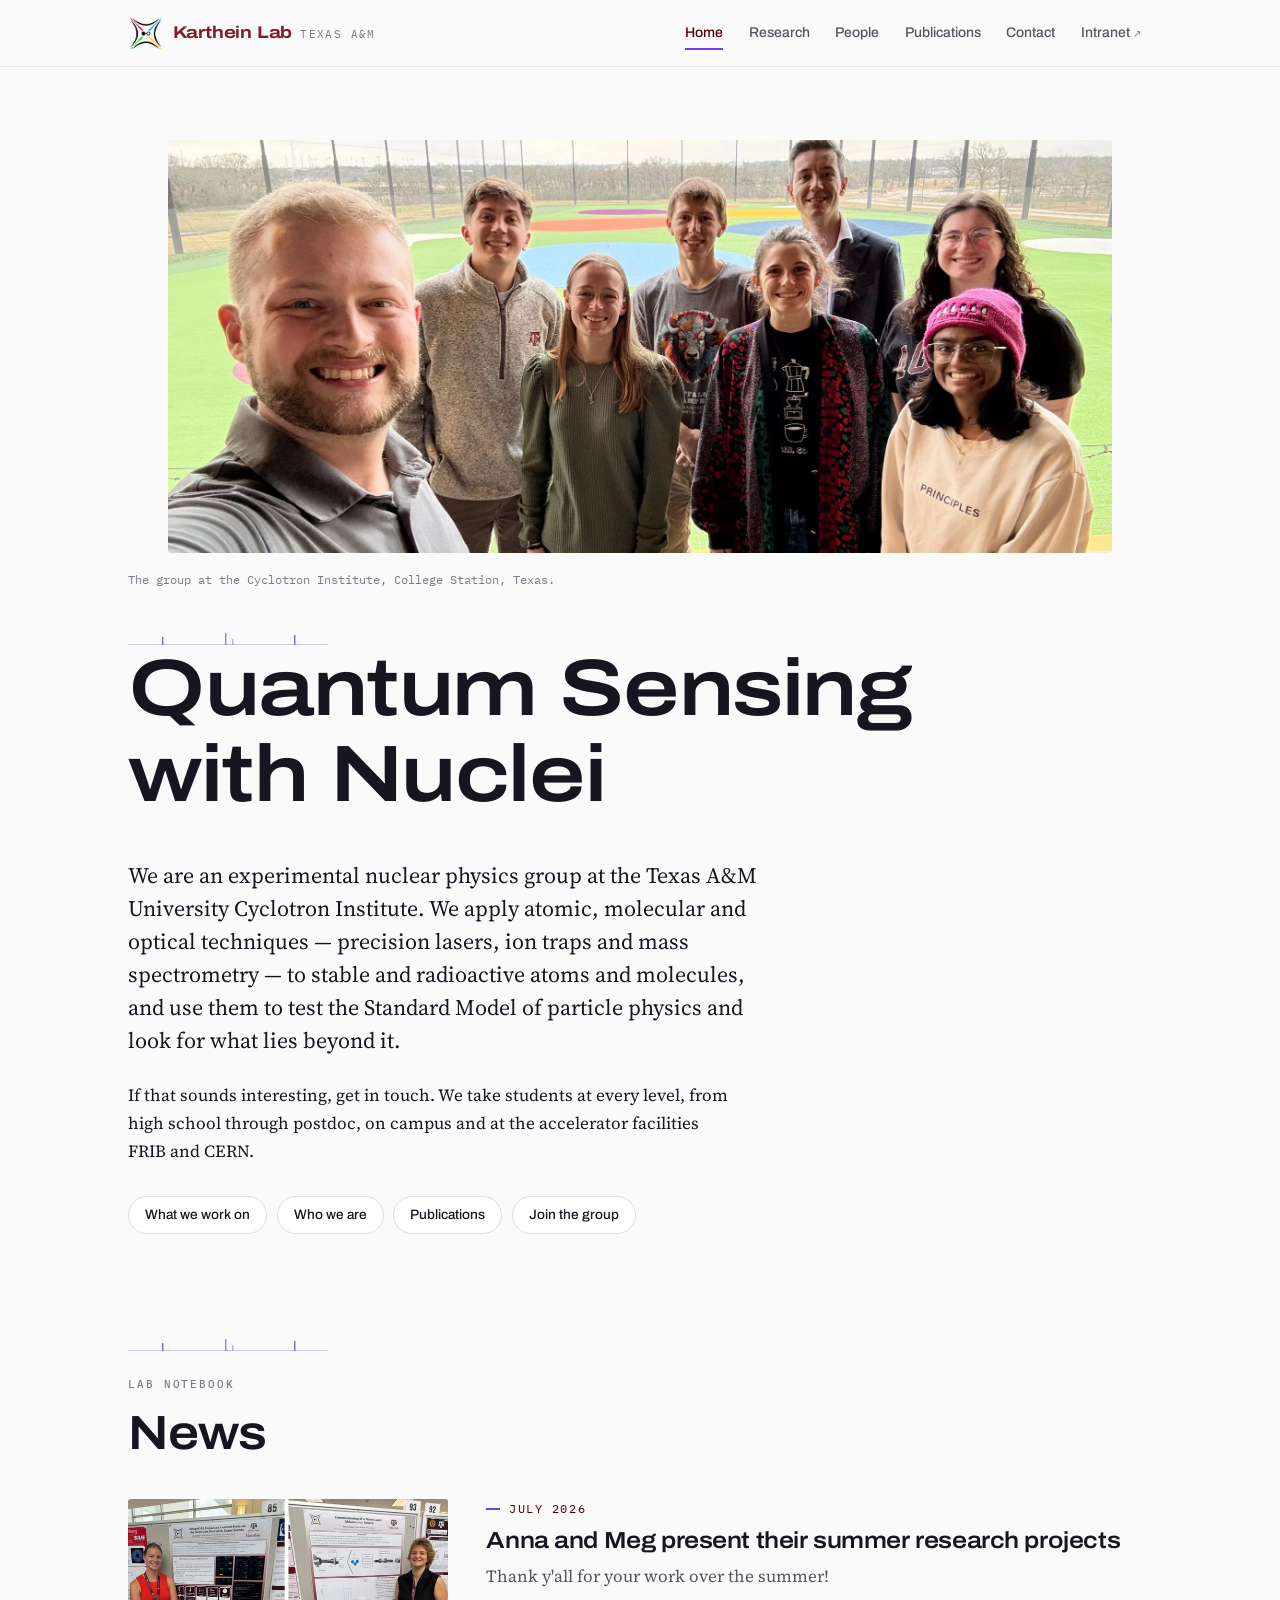
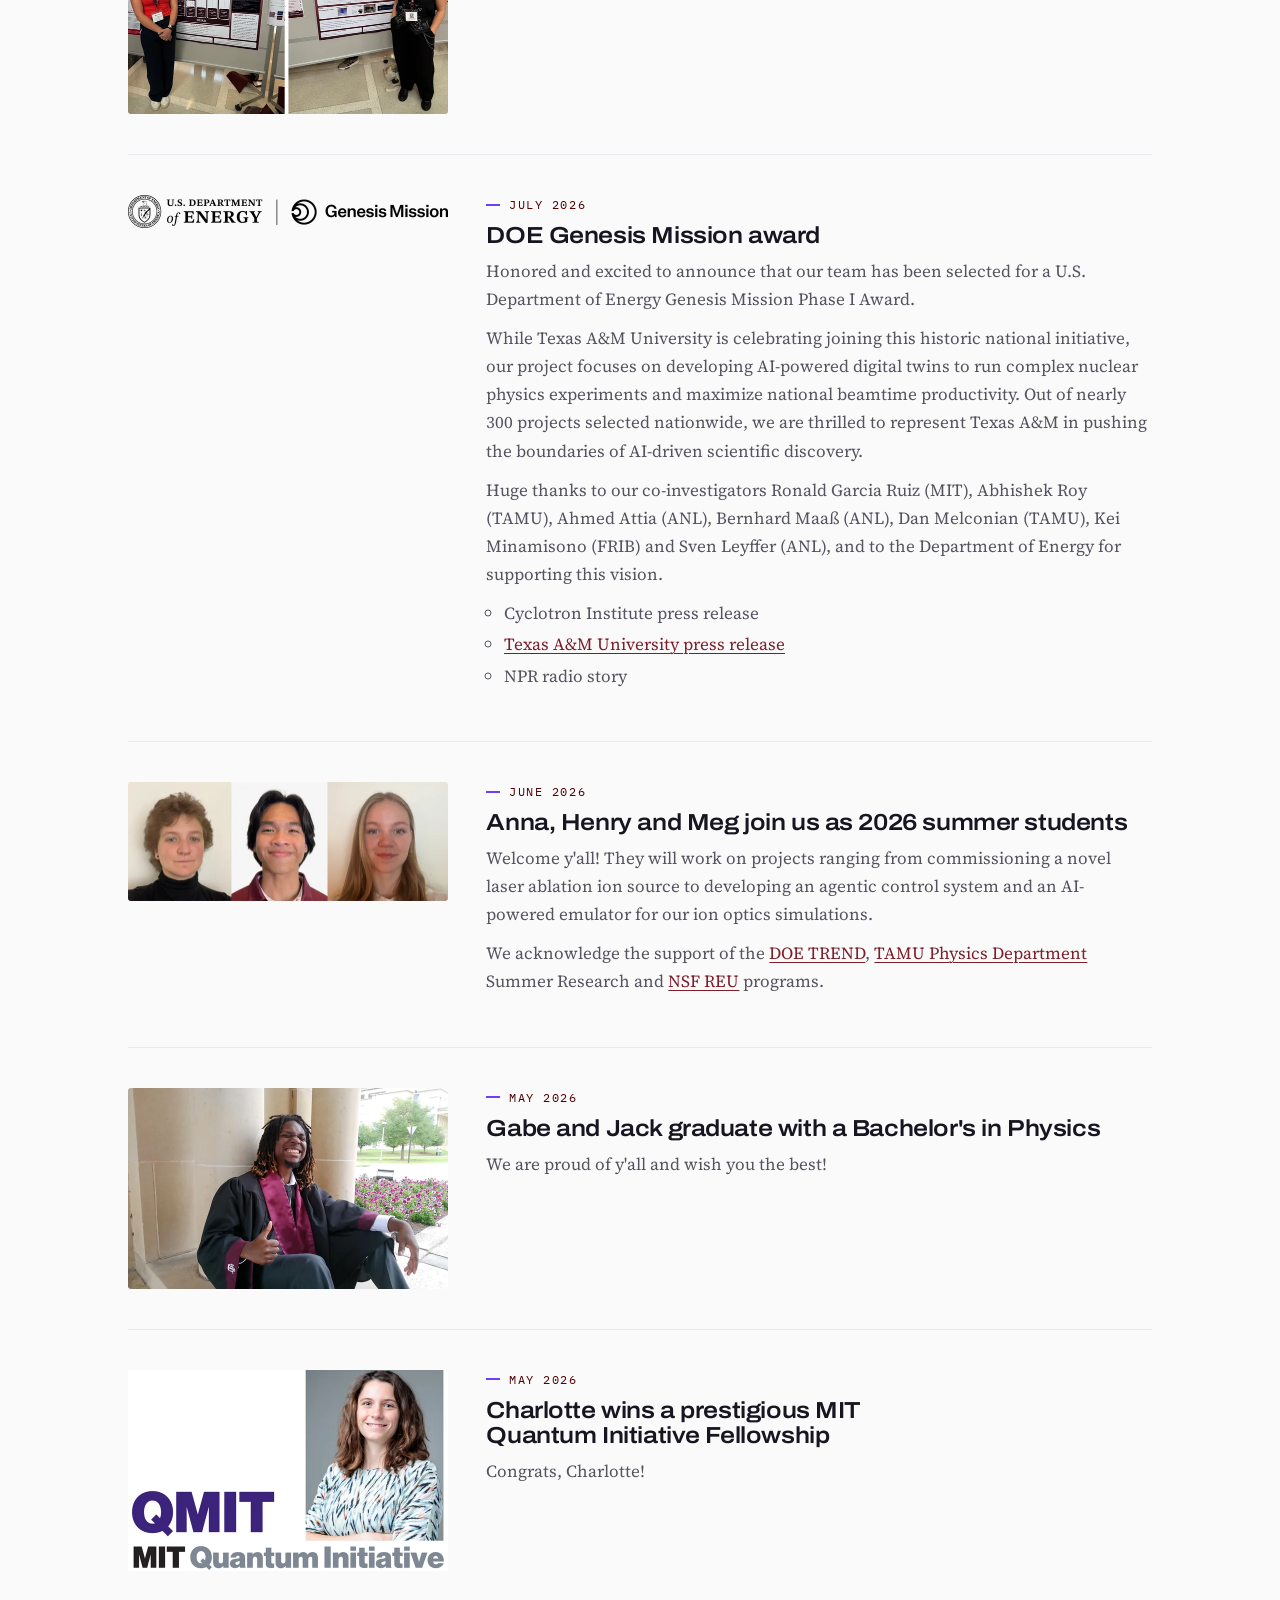
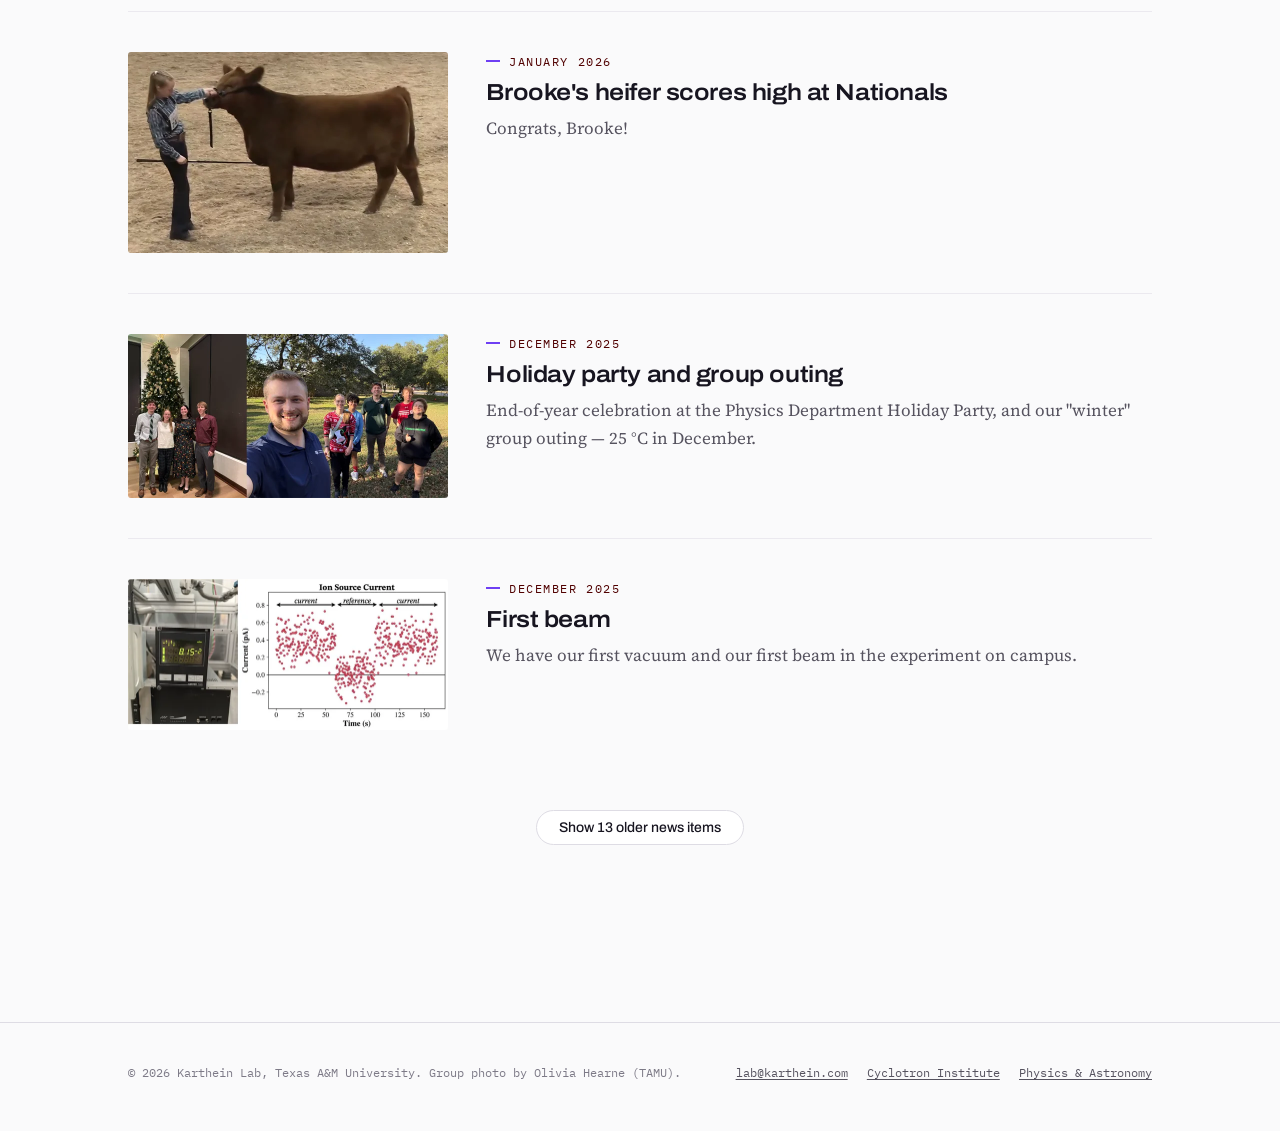
==== index.html @ 735b9b44 "Initial commit" ====
<!DOCTYPE html>
<html lang="en">
<head>
<meta charset="utf-8">
<meta name="viewport" content="width=device-width, initial-scale=1">
<title>Karthein Lab — Precision measurements on radioactive atoms and molecules</title>
<meta name="description" content="The Karthein Lab at the Texas A&amp;M University Cyclotron Institute uses lasers, ion traps and mass spectrometry on radioactive atoms and molecules to test the Standard Model.">

<meta property="og:title" content="Karthein Lab @ Texas A&amp;M">
<meta property="og:description" content="Precision laser spectroscopy and ion trapping on radioactive atoms and molecules at the Texas A&amp;M Cyclotron Institute.">
<meta property="og:type" content="website">
<meta property="og:url" content="https://lab.karthein.com/">
<meta property="og:image" content="https://lab.karthein.com/assets/img/group-photo.jpg">
<meta name="twitter:card" content="summary_large_image">
<link rel="canonical" href="https://lab.karthein.com/">

<link rel="icon" href="assets/img/logo.png" type="image/png">
<link rel="apple-touch-icon" href="assets/img/logo.png">
<link rel="preconnect" href="https://fonts.googleapis.com">
<link rel="preconnect" href="https://fonts.gstatic.com" crossorigin>
<link rel="preconnect" href="https://inspirehep.net">
<link href="https://fonts.googleapis.com/css2?family=Archivo:wdth,wght@62..125,400..700&family=IBM+Plex+Mono:wght@400;500&family=Source+Serif+4:opsz,wght@8..60,400..700&display=swap" rel="stylesheet">
<link rel="stylesheet" href="assets/css/site.css">
</head>

<body data-page="home">
<a class="skip-link" href="#main">Skip to content</a>

<header class="masthead">
  <div class="wrap masthead__inner">
    <a class="wordmark" href="index.html">
      <img class="wordmark__logo" src="assets/img/logo.png" alt=""
           onerror="this.remove()">
      <span class="wordmark__text">Karthein Lab <span class="wordmark__sub">Texas A&amp;M</span></span>
    </a>
    <button class="nav-toggle" aria-expanded="false" aria-controls="site-nav">Menu</button>
    <nav class="nav" id="site-nav" aria-label="Main">
      <a href="index.html" data-nav="home">Home</a>
      <a href="research.html" data-nav="research">Research</a>
      <a href="people.html" data-nav="people">People</a>
      <a href="publications.html" data-nav="publications">Publications</a>
      <a href="contact.html" data-nav="contact">Contact</a>
      <a class="is-external" href="https://sites.google.com/tamu.edu/kartheinlab-intranet" rel="noopener">Intranet</a>
    </nav>
  </div>
</header>

<main id="main">

  <!-- ============ hero ============ -->
  <section class="wrap hero">
    <figure class="hero__figure" data-fallback="Add assets/img/group-photo.jpg">
      <img src="assets/img/group-photo.webp"
           alt="The Karthein Lab group outside the Cyclotron Institute at Texas A&amp;M University"
           fetchpriority="high" width="1600" height="700"
           onerror="this.remove(); this.parentNode.classList.add('is-missing')">
    </figure>
    <p class="hero__caption">The group at the Cyclotron Institute, College Station, Texas.</p>

    <div class="hero__text">
      <div class="spectrum spectrum--short" role="presentation"></div>
      <h1>Quantum Sensing with Nuclei</h1>
      <p class="lede">
        We are an experimental nuclear physics group at the Texas A&amp;M University
        Cyclotron Institute. We apply atomic, molecular and optical techniques —
        precision lasers, ion traps and mass spectrometry — to stable and radioactive
        atoms and molecules, and use them to test the Standard Model of particle physics
        and look for what lies beyond it.
      </p>
      <p class="prose">
        If that sounds interesting, get in touch. We take students at every level, from
        high school through postdoc, on campus and at the accelerator facilities FRIB
        and CERN.
      </p>

      <ul class="quicklinks">
        <li><a href="research.html">What we work on</a></li>
        <li><a href="people.html">Who we are</a></li>
        <li><a href="publications.html">Publications</a></li>
        <li><a href="contact.html">Join the group</a></li>
      </ul>
    </div>
  </section>

  <!-- ============ news ============ -->
  <section class="wrap section" aria-labelledby="news-heading">
    <div class="section__head">
      <div class="spectrum spectrum--short" role="presentation"></div>
      <span class="eyebrow">Lab notebook</span>
      <h2 id="news-heading">News</h2>
    </div>

    <div data-feed>
      <p class="status">Loading news…</p>
    </div>

    <div class="feed__more">
      <button class="btn" type="button" data-feed-more hidden>Show older news</button>
    </div>
  </section>

</main>

<footer class="foot">
  <div class="wrap foot__inner">
    <div>© <span id="year">2026</span> Karthein Lab, Texas A&amp;M University. Group photo by Olivia Hearne (TAMU).</div>
    <div class="foot__links">
      <a href="mailto:lab@karthein.com">lab@karthein.com</a>
      <a href="https://cyclotron.tamu.edu/" rel="noopener">Cyclotron Institute</a>
      <a href="https://artsci.tamu.edu/physics-astronomy/index.html" rel="noopener">Physics &amp; Astronomy</a>
    </div>
  </div>
</footer>

<script>document.getElementById("year").textContent = new Date().getFullYear();</script>
<script src="assets/js/site.js" defer></script>
</body>
</html>
---- assets/css/site.css ----
/* ============================================================
   Karthein Lab — site styles
   Type:  Archivo (display, variable width) / Source Serif 4 (body)
          / IBM Plex Mono (data + labels)
   Color: TAMU maroon, cool paper, a violet "laser line" accent
   ============================================================ */

:root {
  --maroon:      #500000;
  --maroon-lift: #7d1f2b;
  --ink:         #171520;
  --slate:       #56535f;
  --slate-soft:  #7d7a87;
  --rule:        #dedce4;
  --rule-soft:   #ebe9ef;
  --paper:       #fafafb;
  --paper-2:     #f1f0f4;
  --laser:       #6e3ff3;

  --measure: 68ch;
  --page-max: 1120px;
  --gutter: clamp(1.25rem, 4vw, 3rem);

  --step-0: 1.0625rem;
  --step-1: 1.25rem;
  --step-2: clamp(1.5rem, 1.1rem + 1.4vw, 2rem);
  --step-3: clamp(2rem, 1.4rem + 2.4vw, 3rem);
  --step-4: clamp(2.75rem, 1.6rem + 4.6vw, 5rem);

  --ease: cubic-bezier(.2, .7, .3, 1);
}

*, *::before, *::after { box-sizing: border-box; }

html { -webkit-text-size-adjust: 100%; scroll-behavior: smooth; }

@media (prefers-reduced-motion: reduce) {
  html { scroll-behavior: auto; }
  *, *::before, *::after {
    animation-duration: .01ms !important;
    animation-iteration-count: 1 !important;
    transition-duration: .01ms !important;
  }
}

body {
  margin: 0;
  background: var(--paper);
  color: var(--ink);
  font-family: "Source Serif 4", Georgia, "Times New Roman", serif;
  font-size: var(--step-0);
  line-height: 1.65;
  -webkit-font-smoothing: antialiased;
}

h1, h2, h3, h4 {
  font-family: Archivo, "Helvetica Neue", Arial, sans-serif;
  font-weight: 600;
  font-variation-settings: "wdth" 112;
  line-height: 1.08;
  letter-spacing: -0.018em;
  margin: 0 0 .5em;
  text-wrap: balance;
}

h1 { font-size: var(--step-4); }
h2 { font-size: var(--step-3); }
h3 { font-size: var(--step-2); }
h4 { font-size: var(--step-1); letter-spacing: -0.01em; }

p { margin: 0 0 1.1em; }
p:last-child { margin-bottom: 0; }

a { color: var(--maroon-lift); text-underline-offset: .18em; text-decoration-thickness: from-font; }
a:hover { color: var(--laser); }

:focus-visible {
  outline: 2.5px solid var(--laser);
  outline-offset: 3px;
  border-radius: 2px;
}

img { max-width: 100%; height: auto; display: block; }

hr { border: 0; border-top: 1px solid var(--rule); margin: 3rem 0; }

/* ---------- shared utilities ---------- */

.wrap {
  width: 100%;
  max-width: var(--page-max);
  margin-inline: auto;
  padding-inline: var(--gutter);
}

.prose { max-width: var(--measure); }

.eyebrow {
  font-family: "IBM Plex Mono", ui-monospace, SFMono-Regular, Menlo, monospace;
  font-size: .7rem;
  font-weight: 500;
  letter-spacing: .17em;
  text-transform: uppercase;
  color: var(--slate-soft);
  margin: 0 0 .9rem;
  display: block;
}

.skip-link {
  position: absolute;
  left: -9999px;
  top: 0;
  background: var(--ink);
  color: #fff;
  padding: .7rem 1.1rem;
  z-index: 100;
}
.skip-link:focus { left: .5rem; top: .5rem; }

.visually-hidden {
  position: absolute; width: 1px; height: 1px;
  padding: 0; margin: -1px; overflow: hidden;
  clip-path: inset(50%); white-space: nowrap;
}

/* ---------- signature: the spectral rule ----------
   A hairline carrying irregular emission-line ticks — the
   lab measures spectra, so the divider is one.            */

.spectrum {
  height: 13px;
  background-color: var(--laser);
  -webkit-mask-image: var(--spectrum-svg);
  mask-image: var(--spectrum-svg);
  -webkit-mask-size: 640px 13px;
  mask-size: 640px 13px;
  -webkit-mask-repeat: repeat-x;
  mask-repeat: repeat-x;
  opacity: .85;
}

:root {
  --spectrum-svg: url("data:image/svg+xml,%3Csvg xmlns='http://www.w3.org/2000/svg' width='640' height='13'%3E%3Crect y='11' width='640' height='1' fill='%23000' opacity='.34'/%3E%3Cg fill='%23000'%3E%3Crect x='34' y='4' width='1.4' height='8'/%3E%3Crect x='97' y='0' width='1.4' height='12' opacity='.8'/%3E%3Crect x='104' y='6' width='1.4' height='6' opacity='.5'/%3E%3Crect x='166' y='2' width='1.4' height='10'/%3E%3Crect x='241' y='7' width='1.4' height='5' opacity='.55'/%3E%3Crect x='252' y='1' width='1.4' height='11' opacity='.9'/%3E%3Crect x='257' y='6' width='1.4' height='6' opacity='.4'/%3E%3Crect x='329' y='5' width='1.4' height='7'/%3E%3Crect x='412' y='0' width='1.4' height='12' opacity='.75'/%3E%3Crect x='466' y='6' width='1.4' height='6' opacity='.45'/%3E%3Crect x='515' y='3' width='1.4' height='9'/%3E%3Crect x='598' y='7' width='1.4' height='5' opacity='.6'/%3E%3C/g%3E%3C/svg%3E");
}

.spectrum--short { max-width: 200px; }

/* ---------- header / nav ---------- */

.masthead {
  position: sticky;
  top: 0;
  z-index: 40;
  background: color-mix(in srgb, var(--paper) 88%, transparent);
  backdrop-filter: saturate(1.4) blur(10px);
  border-bottom: 1px solid var(--rule-soft);
}

.masthead__inner {
  display: flex;
  align-items: center;
  justify-content: space-between;
  gap: 1.5rem;
  min-height: 66px;
}

.wordmark {
  font-family: Archivo, sans-serif;
  font-variation-settings: "wdth" 118;
  font-weight: 700;
  font-size: 1.06rem;
  letter-spacing: -.012em;
  /* the lifted maroon, so it reads as red rather than near-black */
  color: var(--maroon-lift);
  text-decoration: none;
  display: inline-flex;
  align-items: center;
  gap: .65rem;
  white-space: nowrap;
}
.wordmark:hover { color: var(--maroon-lift); }

.wordmark__logo {
  /* Source file is larger than this on purpose — the browser downscales,
     which keeps it crisp on retina displays. width:auto so a
     non-square logo keeps its proportions. */
  height: 34px;
  width: auto;
  max-width: 140px;
  object-fit: contain;
  flex: none;
  background: none;
}

.wordmark__text {
  display: inline-flex;
  align-items: baseline;
  gap: .5rem;
}

.wordmark__sub {
  font-family: "IBM Plex Mono", monospace;
  font-variation-settings: normal;
  font-weight: 400;
  font-size: .68rem;
  letter-spacing: .13em;
  text-transform: uppercase;
  color: var(--slate-soft);
}

@media (max-width: 520px) {
  .wordmark__sub { display: none; }
  .wordmark__logo { height: 28px; }
}

.nav { display: flex; align-items: center; gap: .2rem; }

.nav a {
  font-family: Archivo, sans-serif;
  font-variation-settings: "wdth" 100;
  font-size: .875rem;
  font-weight: 500;
  color: var(--slate);
  text-decoration: none;
  padding: .5rem .7rem;
  border-radius: 4px;
  position: relative;
}
.nav a:hover { color: var(--ink); background: var(--paper-2); }

.nav a[aria-current="page"] { color: var(--maroon); }
.nav a[aria-current="page"]::after {
  content: "";
  position: absolute;
  left: .7rem; right: .7rem; bottom: .18rem;
  height: 2px;
  background: var(--laser);
}

.nav a.is-external::after {
  content: "↗";
  font-size: .72em;
  margin-left: .3em;
  color: var(--slate-soft);
  position: static;
  background: none;
}

.nav-toggle {
  display: none;
  background: none;
  border: 1px solid var(--rule);
  border-radius: 5px;
  padding: .45rem .7rem;
  font-family: "IBM Plex Mono", monospace;
  font-size: .78rem;
  color: var(--ink);
  cursor: pointer;
}

@media (max-width: 820px) {
  .nav-toggle { display: block; }
  .nav {
    display: none;
    position: absolute;
    top: 100%; left: 0; right: 0;
    flex-direction: column;
    align-items: stretch;
    gap: 0;
    background: var(--paper);
    border-bottom: 1px solid var(--rule);
    padding: .5rem var(--gutter) 1rem;
  }
  .nav.is-open { display: flex; }
  .nav a { padding: .75rem .25rem; border-bottom: 1px solid var(--rule-soft); border-radius: 0; }
  .nav a[aria-current="page"]::after { left: .25rem; right: auto; width: 18px; bottom: .45rem; }
  .masthead__inner { position: relative; }
}

/* ---------- hero ---------- */

.hero { padding-top: clamp(2rem, 5vw, 3.5rem); }

.hero__figure {
  position: relative;
  border-radius: 3px;
  overflow: hidden;
  background: var(--paper);
  aspect-ratio: 16 / 7;
}
.hero__figure img { width: 100%; height: 100%; object-fit: cover; }

.hero__figure.is-missing {
  /* Quiet placeholder: a missing photo should read as "not added yet",
     not as a coloured block competing with the text. */
  background: var(--paper-2);
  box-shadow: inset 0 0 0 1px var(--rule-soft);
}
.hero__figure.is-missing::after {
  content: attr(data-fallback);
  position: absolute;
  inset: 0;
  display: grid;
  place-content: center;
  font-family: "IBM Plex Mono", monospace;
  font-size: .78rem;
  letter-spacing: .1em;
  text-transform: uppercase;
  color: var(--slate-soft);
}

.hero__caption {
  font-family: "IBM Plex Mono", monospace;
  font-size: .72rem;
  color: var(--slate-soft);
  margin-top: .6rem;
}

.hero__text { margin-top: clamp(1.75rem, 4vw, 2.75rem); }
.hero__text h1 { font-variation-settings: "wdth" 120; max-width: 16ch; }
.hero__text .lede {
  font-size: clamp(1.125rem, 1rem + .5vw, 1.375rem);
  line-height: 1.5;
  max-width: 58ch;
  color: var(--ink);
  margin-top: 1.4rem;
}

.quicklinks {
  display: flex;
  flex-wrap: wrap;
  gap: .6rem;
  margin-top: 1.9rem;
  padding: 0;
  list-style: none;
}
.quicklinks a {
  display: inline-block;
  font-family: Archivo, sans-serif;
  font-size: .85rem;
  font-weight: 500;
  text-decoration: none;
  color: var(--ink);
  border: 1px solid var(--rule);
  border-radius: 999px;
  padding: .45rem 1rem;
  background: #fff;
  transition: border-color .18s var(--ease), color .18s var(--ease), transform .18s var(--ease);
}
.quicklinks a:hover {
  border-color: var(--laser);
  color: var(--laser);
  transform: translateY(-1px);
}

/* ---------- generic section rhythm ---------- */

.section { padding-block: clamp(3rem, 7vw, 5.5rem); }
.section--tight { padding-block: clamp(2rem, 4vw, 3rem); }

.section__head { margin-bottom: 2.5rem; }
.section__head .spectrum { margin-bottom: 1.4rem; }

/* ---------- news feed ---------- */

.feed { list-style: none; margin: 0; padding: 0; }

.feed__item {
  display: grid;
  grid-template-columns: minmax(0, 320px) minmax(0, 1fr);
  gap: clamp(1.25rem, 3vw, 2.5rem);
  align-items: start;
  padding: clamp(1.75rem, 3.5vw, 2.5rem) 0;
  border-top: 1px solid var(--rule-soft);
}
.feed__item:first-child { border-top: 0; padding-top: 0; }

.feed__media {
  position: relative;
  border-radius: 3px;
  overflow: hidden;
  /* Page colour, not a frame: transparent PNGs sit on it invisibly, and a
     portrait photo letterboxed inside the column blends into the page
     rather than showing bars. */
  background: var(--paper);
}
.feed__media img {
  width: 100%;
  height: auto;
  /* Scaled to the column width, so nothing is cropped. The cap stops one
     very tall photo from dominating the feed; such an image is centred
     against the page colour instead of being cut off. */
  max-height: 400px;
  object-fit: contain;
}

/* placeholder shown when a photo file is missing */
.feed__media.is-missing {
  aspect-ratio: 4 / 3;
  /* Quiet placeholder: a missing photo should read as "not added yet",
     not as a coloured block competing with the text. */
  background: var(--paper-2);
  box-shadow: inset 0 0 0 1px var(--rule-soft);
}
.feed__media.is-missing::after {
  content: attr(data-fallback);
  position: absolute;
  inset: 0;
  display: grid;
  place-content: center;
  text-align: center;
  padding: 1rem;
  font-family: "IBM Plex Mono", monospace;
  font-size: .72rem;
  letter-spacing: .1em;
  text-transform: uppercase;
  color: var(--slate-soft);
}

.feed__date {
  font-family: "IBM Plex Mono", monospace;
  font-size: .74rem;
  letter-spacing: .13em;
  text-transform: uppercase;
  color: var(--maroon);
  display: flex;
  align-items: center;
  gap: .55rem;
  margin-bottom: .55rem;
}
.feed__date::before {
  content: "";
  width: 14px; height: 2px;
  background: var(--laser);
  flex: none;
}

.feed__title {
  font-size: clamp(1.2rem, 1.05rem + .5vw, 1.55rem);
  margin-bottom: .55rem;
}

.feed__body { color: var(--slate); }
.feed__body p { margin-bottom: .7rem; }
.feed__body ul { margin: .5rem 0 .7rem; padding-left: 1.1rem; }
.feed__body li { margin-bottom: .2rem; }

@media (max-width: 700px) {
  .feed__item { grid-template-columns: 1fr; }
  .feed__media img { max-height: 340px; }
  .feed__media.is-missing { aspect-ratio: 16 / 9; }
}

.feed__more {
  margin-top: 2.5rem;
  text-align: center;
}

.btn {
  font-family: Archivo, sans-serif;
  font-size: .875rem;
  font-weight: 500;
  color: var(--ink);
  background: #fff;
  border: 1px solid var(--rule);
  border-radius: 999px;
  padding: .55rem 1.35rem;
  cursor: pointer;
  transition: border-color .18s var(--ease), color .18s var(--ease);
}
.btn:hover { border-color: var(--laser); color: var(--laser); }
.btn[hidden] { display: none; }

/* ---------- people ---------- */

.people-group { margin-bottom: clamp(2.5rem, 5vw, 4rem); }
.people-group h2 { font-size: var(--step-2); }
.people-group .spectrum { max-width: 160px; margin-bottom: 1.6rem; }

.people-grid {
  display: grid;
  grid-template-columns: repeat(auto-fill, minmax(200px, 1fr));
  gap: clamp(1.25rem, 3vw, 2rem);
  list-style: none;
  margin: 0; padding: 0;
}

.person__photo {
  position: relative;
  aspect-ratio: 1 / 1;
  border-radius: 3px;
  overflow: hidden;
  margin-bottom: .85rem;
  /* page colour so transparent PNGs and logos sit on it invisibly */
  background: var(--paper);
}
.person__photo img { width: 100%; height: 100%; object-fit: cover; }
.person__photo.is-missing {
  /* Quiet placeholder: a missing photo should read as "not added yet",
     not as a coloured block competing with the text. */
  background: var(--paper-2);
  box-shadow: inset 0 0 0 1px var(--rule-soft);
}
.person__photo.is-missing::after {
  content: attr(data-initials);
  position: absolute;
  inset: 0;
  display: grid;
  place-content: center;
  font-family: Archivo, sans-serif;
  font-variation-settings: "wdth" 118;
  font-weight: 600;
  font-size: 2rem;
  color: var(--slate-soft);
  opacity: .65;
}

.person__name {
  font-family: Archivo, sans-serif;
  font-variation-settings: "wdth" 108;
  font-weight: 600;
  font-size: 1.02rem;
  letter-spacing: -.01em;
  margin: 0 0 .15rem;
}
.person__role,
.person__meta {
  font-family: "IBM Plex Mono", monospace;
  font-size: .74rem;
  line-height: 1.55;
  color: var(--slate);
  margin: 0;
}
.person__role { color: var(--maroon); }
.person__meta a { color: var(--slate); }
.person__meta a:hover { color: var(--laser); }

/* PI gets a wider, two-column treatment */
.pi {
  display: grid;
  grid-template-columns: minmax(0, 260px) minmax(0, 1fr);
  gap: clamp(1.5rem, 4vw, 3rem);
  align-items: start;
}
@media (max-width: 680px) { .pi { grid-template-columns: 1fr; } }
.pi .person__photo { margin-bottom: 0; }

.alumni { list-style: none; margin: 0; padding: 0; }
.alumni li {
  display: flex;
  gap: 1rem;
  padding: .6rem 0;
  border-top: 1px solid var(--rule-soft);
  font-size: .95rem;
}
.alumni li:first-child { border-top: 0; }
.alumni .year {
  font-family: "IBM Plex Mono", monospace;
  font-size: .78rem;
  color: var(--maroon);
  flex: none;
  padding-top: .18rem;
  width: 4.2rem;
}

/* ---------- research ---------- */

.card-grid {
  display: grid;
  grid-template-columns: repeat(auto-fit, minmax(260px, 1fr));
  gap: clamp(1.25rem, 3vw, 2rem);
  list-style: none;
  margin: 0; padding: 0;
}

.card {
  display: flex;
  flex-direction: column;
  background: #fff;
  border: 1px solid var(--rule-soft);
  border-radius: 4px;
  overflow: hidden;
  transition: border-color .2s var(--ease), transform .2s var(--ease);
}
.card:hover { border-color: var(--rule); transform: translateY(-2px); }

.card__media {
  aspect-ratio: 3 / 2;
  /* Cards keep a uniform crop so the grid stays tidy; only the empty
     state gets the coloured placeholder. */
  background: var(--paper);
  position: relative;
}
/* Positioned rather than in-flow: with height:100% against an
   aspect-ratio box the height is indeterminate, so an unusually tall
   image would fall back to its natural size and stretch the tile,
   knocking the card titles out of alignment. */
.card__media img {
  position: absolute;
  inset: 0;
  width: 100%;
  height: 100%;
  object-fit: cover;
}

/* Logo tiles.
   Photographs can be cropped to fill a frame; a wordmark cannot — cutting
   the edge off "ISOLTRAP" is worse than leaving space around it. These
   scale the whole mark to the tile width and centre it, so every logo is
   the same width and none is cropped. */
.card__media--logo { background: #fff; }
.card__media--logo img {
  padding: clamp(.9rem, 5%, 1.6rem);
  object-fit: contain;
}
.card__media.is-missing {
  /* Quiet placeholder: a missing photo should read as "not added yet",
     not as a coloured block competing with the text. */
  background: var(--paper-2);
  box-shadow: inset 0 0 0 1px var(--rule-soft);
  position: relative;
}
.card__media.is-missing::after {
  content: attr(data-fallback);
  position: absolute;
  inset: 0;
  display: grid;
  place-content: center;
  text-align: center;
  padding: 1rem;
  font-family: "IBM Plex Mono", monospace;
  font-size: .72rem;
  letter-spacing: .1em;
  text-transform: uppercase;
  color: var(--slate-soft);
}

.card__body { padding: 1.25rem 1.35rem 1.45rem; flex: 1; }
.card__body h3 { font-size: 1.1rem; margin-bottom: .5rem; }
.card__body p { font-size: .95rem; color: var(--slate); }
.card__link {
  font-family: "IBM Plex Mono", monospace;
  font-size: .75rem;
  letter-spacing: .06em;
  text-transform: uppercase;
  display: inline-block;
  margin-top: .5rem;
}

/* ---------- publications ---------- */

.pub-toolbar {
  display: flex;
  flex-wrap: wrap;
  gap: .75rem;
  align-items: center;
  padding: 1rem 0 1.5rem;
  border-bottom: 1px solid var(--rule-soft);
  margin-bottom: 1.5rem;
}

.field {
  display: flex;
  flex-direction: column;
  gap: .3rem;
}
.field label {
  font-family: "IBM Plex Mono", monospace;
  font-size: .68rem;
  letter-spacing: .12em;
  text-transform: uppercase;
  color: var(--slate-soft);
}
.field input, .field select {
  font-family: inherit;
  font-size: .92rem;
  color: var(--ink);
  background: #fff;
  border: 1px solid var(--rule);
  border-radius: 4px;
  padding: .45rem .6rem;
  min-height: 38px;
}
.field input { min-width: 220px; }

.pub-toolbar__spacer { flex: 1 1 auto; }

.pub-count {
  font-family: "IBM Plex Mono", monospace;
  font-size: .76rem;
  color: var(--slate-soft);
}

/* export dropdown */
.export { position: relative; }
.export__menu {
  position: absolute;
  right: 0;
  top: calc(100% + .4rem);
  min-width: 220px;
  background: #fff;
  border: 1px solid var(--rule);
  border-radius: 5px;
  box-shadow: 0 12px 32px rgba(23, 21, 32, .13);
  padding: .35rem;
  z-index: 20;
}
.export__menu[hidden] { display: none; }
.export__menu button {
  display: block;
  width: 100%;
  text-align: left;
  background: none;
  border: 0;
  border-radius: 4px;
  padding: .55rem .7rem;
  font-family: inherit;
  font-size: .9rem;
  color: var(--ink);
  cursor: pointer;
}
.export__menu button:hover { background: var(--paper-2); color: var(--laser); }
.export__menu button small {
  display: block;
  font-family: "IBM Plex Mono", monospace;
  font-size: .68rem;
  color: var(--slate-soft);
}

.pub-year {
  display: grid;
  grid-template-columns: 5.5rem minmax(0, 1fr);
  gap: clamp(1rem, 3vw, 2rem);
  padding-block: 1.75rem;
  border-top: 1px solid var(--rule-soft);
}
.pub-year:first-of-type { border-top: 0; }
.pub-year > h2 {
  font-family: "IBM Plex Mono", monospace;
  font-size: .9rem;
  font-weight: 500;
  font-variation-settings: normal;
  letter-spacing: .1em;
  color: var(--maroon);
  position: sticky;
  top: 88px;
  align-self: start;
  margin: 0;
}
@media (max-width: 680px) {
  .pub-year { grid-template-columns: 1fr; gap: .75rem; }
  .pub-year > h2 { position: static; }
}

.pub-list { list-style: none; margin: 0; padding: 0; }

.pub {
  padding-block: 1.05rem;
  border-top: 1px dotted var(--rule);
}
.pub:first-child { border-top: 0; padding-top: 0; }

.pub__title {
  font-family: Archivo, sans-serif;
  font-variation-settings: "wdth" 104;
  font-weight: 600;
  font-size: 1.03rem;
  line-height: 1.32;
  letter-spacing: -.008em;
  margin: 0 0 .35rem;
}
.pub__title a { color: var(--ink); text-decoration: none; }
.pub__title a:hover { color: var(--laser); text-decoration: underline; }

.pub__authors {
  font-size: .93rem;
  color: var(--slate);
  margin: 0 0 .35rem;
}
.pub__authors .me { color: var(--ink); font-weight: 600; }

.pub__meta {
  font-family: "IBM Plex Mono", monospace;
  font-size: .74rem;
  color: var(--slate-soft);
  display: flex;
  flex-wrap: wrap;
  gap: .5rem .9rem;
  align-items: center;
}
.pub__meta .journal { color: var(--maroon); }
.pub__meta a { color: var(--slate); text-decoration: none; border-bottom: 1px solid var(--rule); }
.pub__meta a:hover { color: var(--laser); border-color: var(--laser); }

.tag {
  font-family: "IBM Plex Mono", monospace;
  font-size: .64rem;
  letter-spacing: .09em;
  text-transform: uppercase;
  border: 1px solid var(--rule);
  border-radius: 3px;
  padding: .1rem .38rem;
  color: var(--slate-soft);
}
.tag--highlight { border-color: var(--laser); color: var(--laser); }

.status {
  font-family: "IBM Plex Mono", monospace;
  font-size: .82rem;
  color: var(--slate);
  padding: 1.5rem 0;
}
.status--error { color: var(--maroon-lift); }

/* ---------- contact ---------- */

.contact-grid {
  display: grid;
  grid-template-columns: repeat(auto-fit, minmax(280px, 1fr));
  gap: clamp(1.5rem, 4vw, 3.5rem);
  align-items: start;
}

.addr {
  font-style: normal;
  font-family: "IBM Plex Mono", monospace;
  font-size: .85rem;
  line-height: 1.9;
  color: var(--slate);
}
.addr strong {
  display: block;
  font-family: Archivo, sans-serif;
  font-variation-settings: "wdth" 108;
  font-size: 1.05rem;
  color: var(--ink);
  margin-bottom: .3rem;
}

.form-frame {
  width: 100%;
  min-height: 900px;
  border: 1px solid var(--rule);
  border-radius: 4px;
  background: #fff;
}

/* ---------- footer ---------- */

.foot {
  border-top: 1px solid var(--rule);
  margin-top: clamp(3rem, 7vw, 6rem);
  padding-block: 2.5rem 3rem;
  font-family: "IBM Plex Mono", monospace;
  font-size: .76rem;
  color: var(--slate-soft);
}
.foot__inner {
  display: flex;
  flex-wrap: wrap;
  gap: 1rem 2rem;
  justify-content: space-between;
}
.foot a { color: var(--slate); }
.foot a:hover { color: var(--laser); }
.foot__links { display: flex; flex-wrap: wrap; gap: 1.2rem; }

/* ---------- funders ---------- */

.funders {
  display: flex;
  flex-wrap: wrap;
  align-items: center;
  gap: clamp(1.5rem, 4vw, 3rem);
  list-style: none;
  margin: 0; padding: 0;
}
.funders img { max-height: 54px; width: auto; opacity: .78; }
.funders img:hover { opacity: 1; }
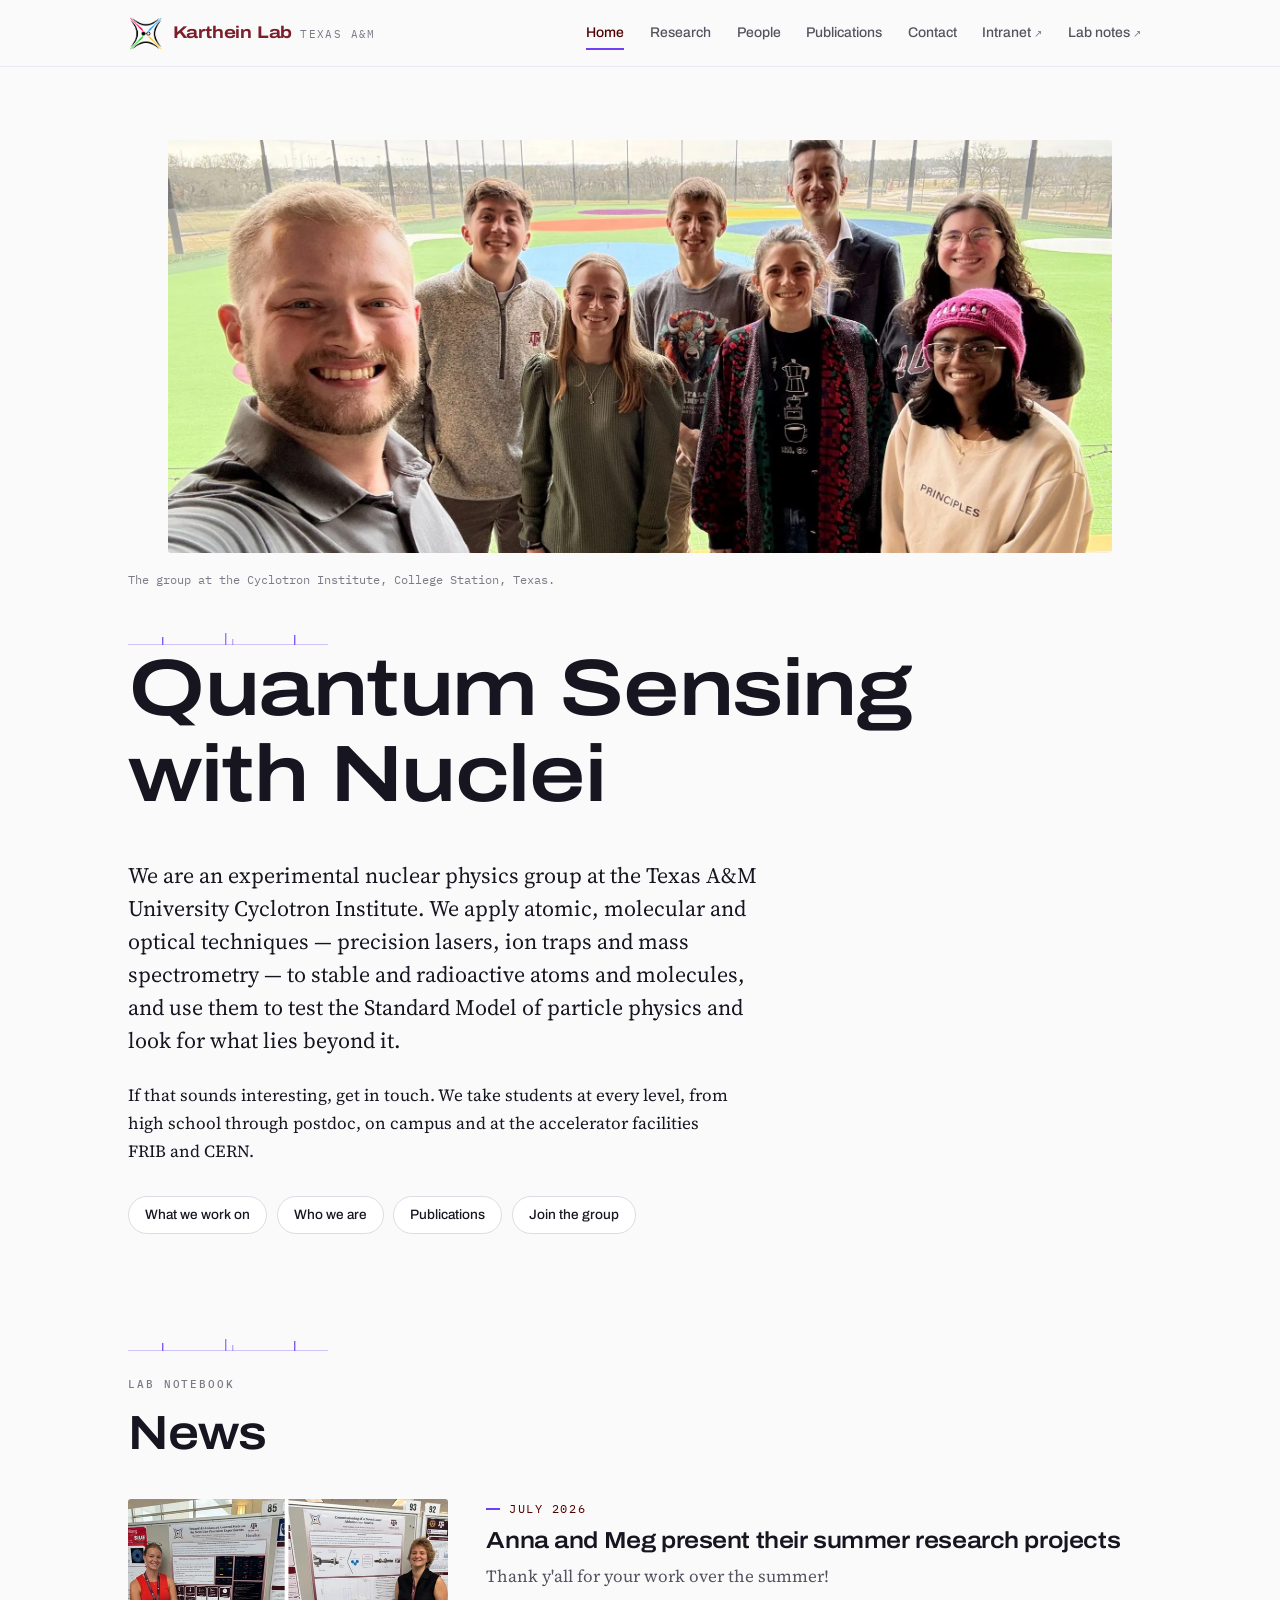
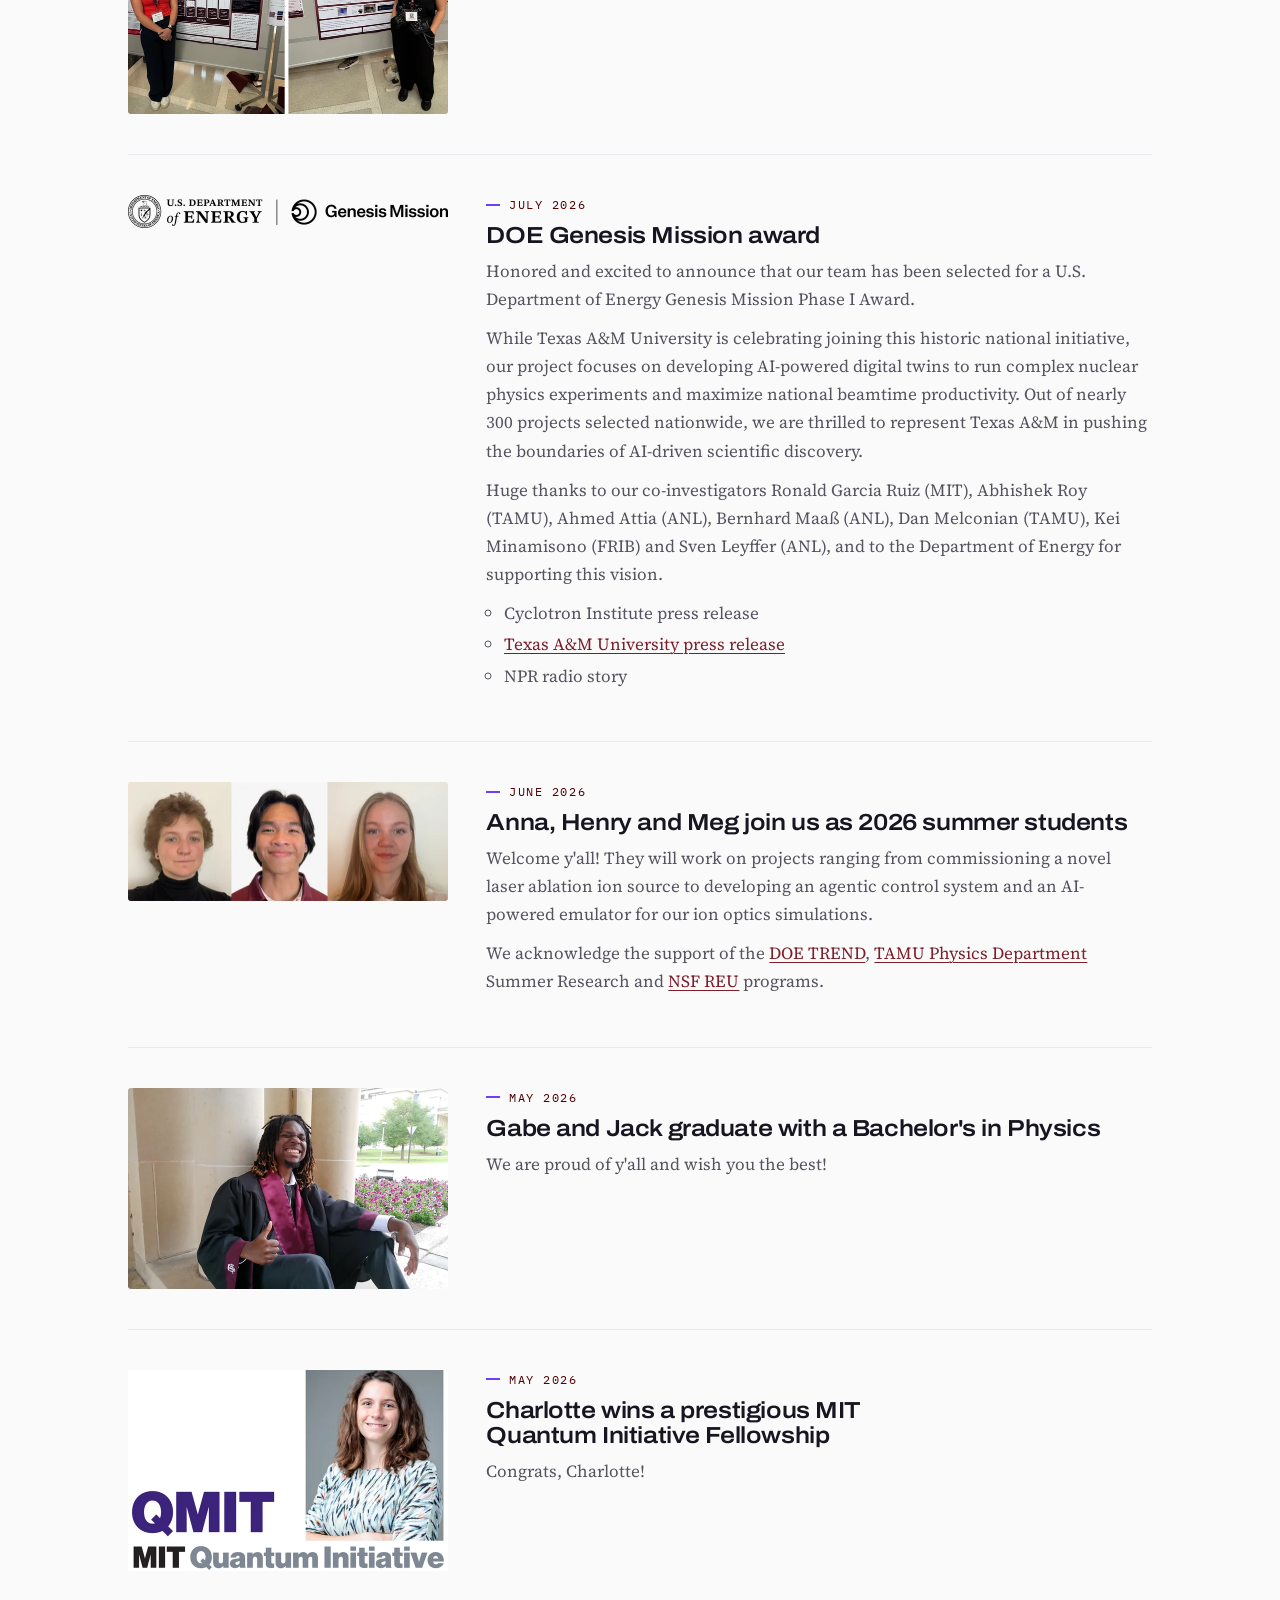
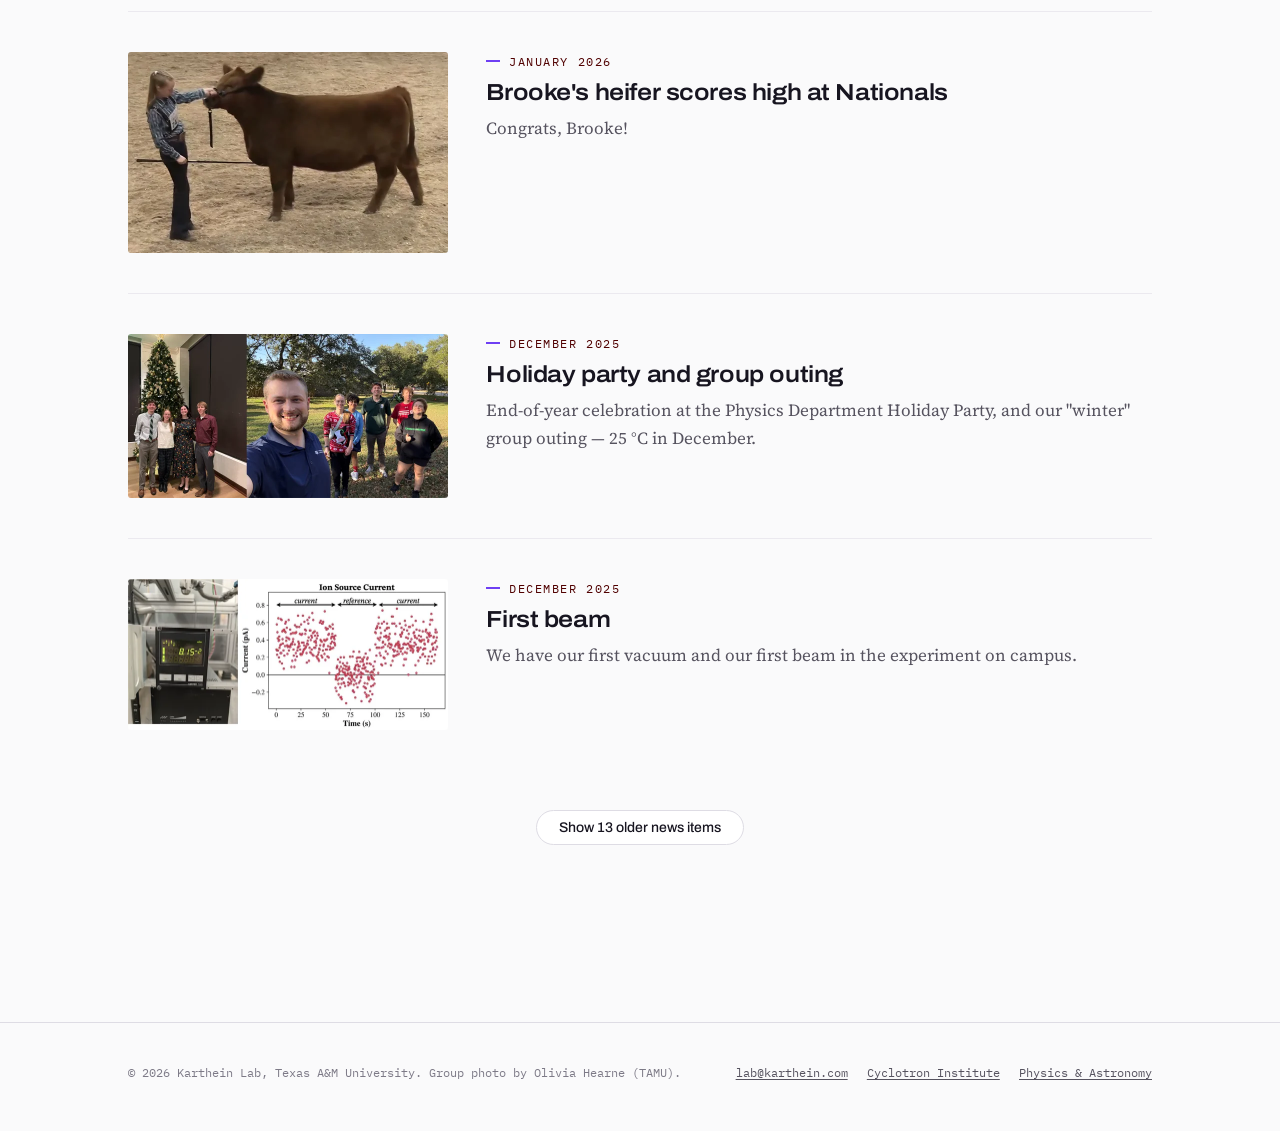
==== commit 5281db7c: "Nav: a Lab notes link to the lab's log book (private, GitHub sign-in), next to Intranet Co-Authored-" ====
--- a/index.html
+++ b/index.html
@@ -41,6 +41,7 @@
       <a href="publications.html" data-nav="publications">Publications</a>
       <a href="contact.html" data-nav="contact">Contact</a>
       <a class="is-external" href="https://sites.google.com/tamu.edu/kartheinlab-intranet" rel="noopener">Intranet</a>
+      <a class="is-external" href="https://notes.lab.karthein.com/" rel="noopener">Lab notes</a>
     </nav>
   </div>
 </header>
